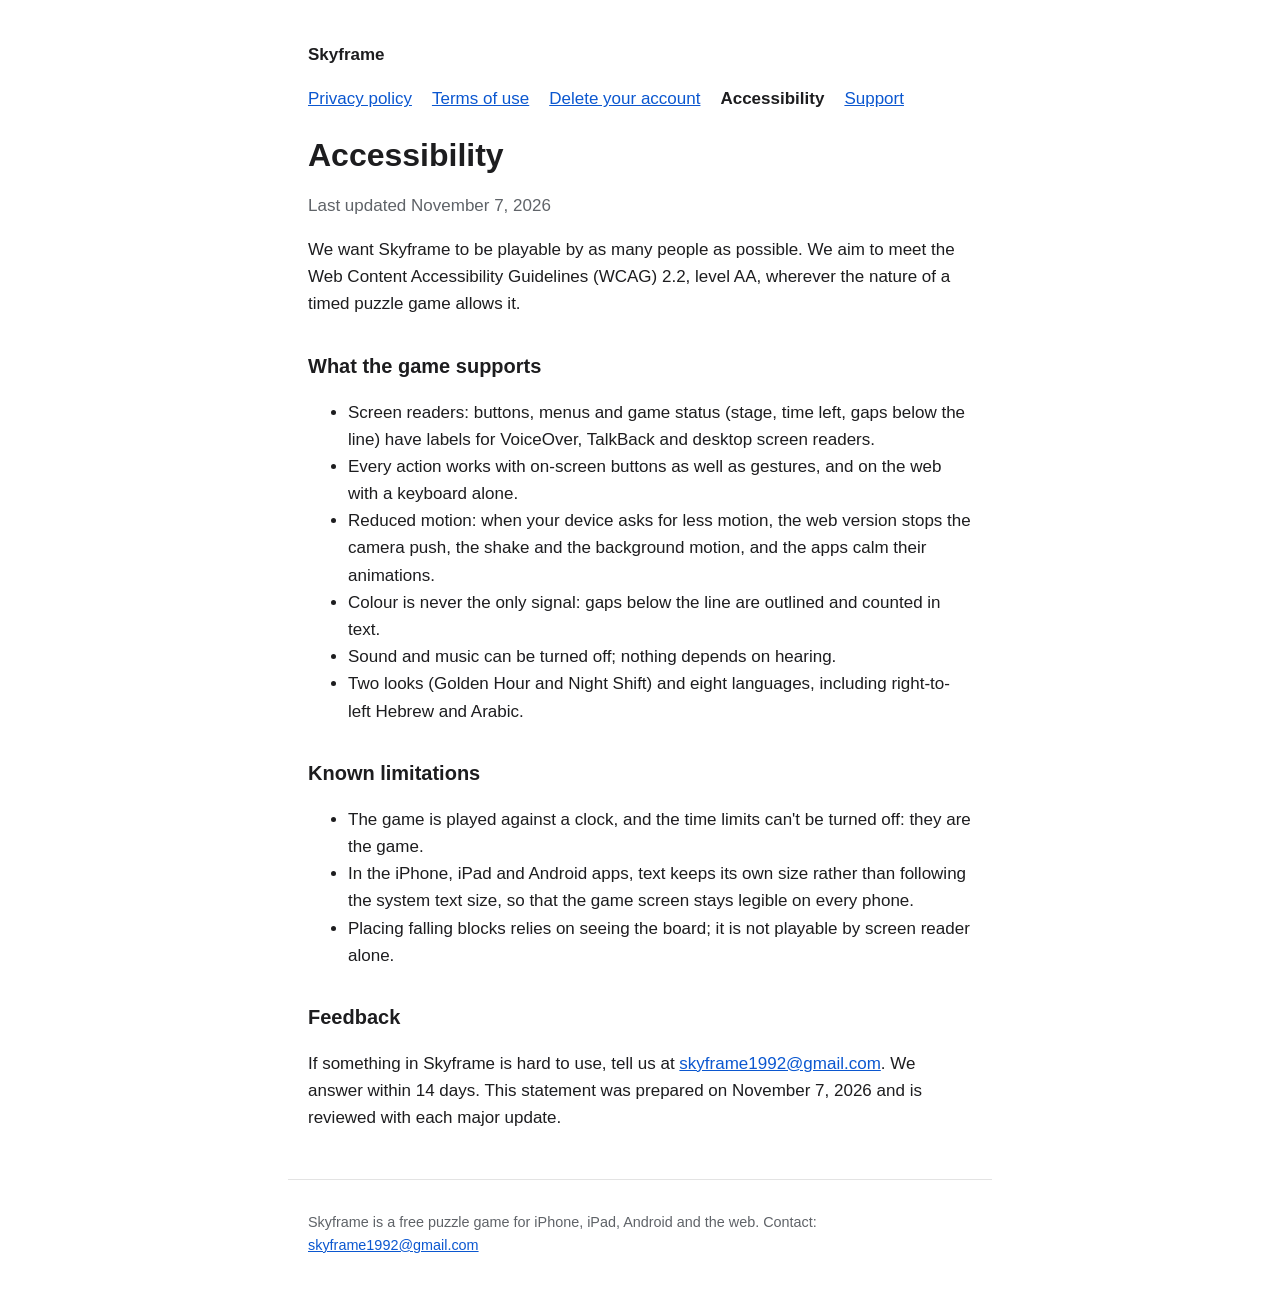
==== accessibility.html @ 06641974 "Privacy policy for the World board and accounts; terms, account deletion, accessibility and support " ====
<!DOCTYPE html>
<html lang="en">
<head>
  <meta charset="utf-8">
  <meta name="viewport" content="width=device-width, initial-scale=1">
  <title>Skyframe — Accessibility</title>
  <link rel="stylesheet" href="style.css">
</head>
<body>
  <a class="skip" href="#main">Skip to content</a>
  <header>
    <p><strong>Skyframe</strong></p>
    <nav aria-label="Skyframe pages">
      <ul>
        <li><a href="index.html">Privacy policy</a></li>
        <li><a href="terms.html">Terms of use</a></li>
        <li><a href="delete-account.html">Delete your account</a></li>
        <li><a href="accessibility.html" aria-current="page">Accessibility</a></li>
        <li><a href="support.html">Support</a></li>
      </ul>
    </nav>
  </header>
  <main id="main">
    <h1>Accessibility</h1>
    <p class="muted">Last updated November 7, 2026</p>

    <p>We want Skyframe to be playable by as many people as possible. We aim to meet the Web
      Content Accessibility Guidelines (WCAG) 2.2, level AA, wherever the nature of a timed puzzle
      game allows it.</p>

    <h2>What the game supports</h2>
    <ul>
      <li>Screen readers: buttons, menus and game status (stage, time left, gaps below the line)
        have labels for VoiceOver, TalkBack and desktop screen readers.</li>
      <li>Every action works with on-screen buttons as well as gestures, and on the web with a
        keyboard alone.</li>
      <li>Reduced motion: when your device asks for less motion, the web version stops the camera
        push, the shake and the background motion, and the apps calm their animations.</li>
      <li>Colour is never the only signal: gaps below the line are outlined and counted in text.</li>
      <li>Sound and music can be turned off; nothing depends on hearing.</li>
      <li>Two looks (Golden Hour and Night Shift) and eight languages, including right-to-left
        Hebrew and Arabic.</li>
    </ul>

    <h2>Known limitations</h2>
    <ul>
      <li>The game is played against a clock, and the time limits can't be turned off: they are
        the game.</li>
      <li>In the iPhone, iPad and Android apps, text keeps its own size rather than following the
        system text size, so that the game screen stays legible on every phone.</li>
      <li>Placing falling blocks relies on seeing the board; it is not playable by screen reader
        alone.</li>
    </ul>

    <h2>Feedback</h2>
    <p>If something in Skyframe is hard to use, tell us at
      <a href="mailto:skyframe1992@gmail.com?subject=Skyframe%20accessibility">skyframe1992@gmail.com</a>. We answer within 14
      days. This statement was prepared on November 7, 2026 and is reviewed with each major update.</p>

  </main>
  <footer>
    <p>Skyframe is a free puzzle game for iPhone, iPad, Android and the web.
      Contact: <a href="mailto:skyframe1992@gmail.com">skyframe1992@gmail.com</a></p>
  </footer>
</body>
</html>
---- style.css ----
:root {
  color-scheme: light dark;
  --text: #1d1d1f;
  --muted: #5f6368;
  --link: #0b57d0;
  --bg: #ffffff;
  --rule: #e3e3e3;
}
@media (prefers-color-scheme: dark) {
  :root {
    --text: #eef1f6;
    --muted: #a9b3c2;
    --link: #8ab4f8;
    --bg: #0d1626;
    --rule: #26324a;
  }
}
* {
  box-sizing: border-box;
}
body {
  margin: 0;
  background: var(--bg);
  color: var(--text);
  font-family: -apple-system, BlinkMacSystemFont, 'Segoe UI', Roboto, Arial, sans-serif;
  font-size: 1.0625rem;
  line-height: 1.6;
}
a {
  color: var(--link);
}
a:focus-visible {
  outline: 3px solid var(--link);
  outline-offset: 2px;
}
.skip {
  position: absolute;
  left: -999px;
}
.skip:focus {
  left: 1rem;
  top: 1rem;
  background: var(--bg);
  padding: 0.5rem;
}
header,
main,
footer {
  max-width: 44rem;
  margin: 0 auto;
  padding: 0 1.25rem;
}
header {
  padding-top: 1.5rem;
}
nav ul {
  display: flex;
  flex-wrap: wrap;
  gap: 0.25rem 1.25rem;
  list-style: none;
  margin: 0;
  padding: 0;
}
nav a[aria-current='page'] {
  font-weight: 700;
  text-decoration: none;
  color: var(--text);
}
h1 {
  font-size: 2rem;
  line-height: 1.2;
  margin: 1.5rem 0 0.25rem;
}
h2 {
  font-size: 1.25rem;
  margin-top: 2rem;
}
.muted {
  color: var(--muted);
}
table {
  border-collapse: collapse;
  width: 100%;
  font-size: 0.95rem;
}
th,
td {
  text-align: start;
  vertical-align: top;
  border-bottom: 1px solid var(--rule);
  padding: 0.5rem 0.5rem 0.5rem 0;
}
footer {
  margin-top: 3rem;
  padding-bottom: 2rem;
  border-top: 1px solid var(--rule);
  padding-top: 1rem;
  color: var(--muted);
  font-size: 0.9rem;
}
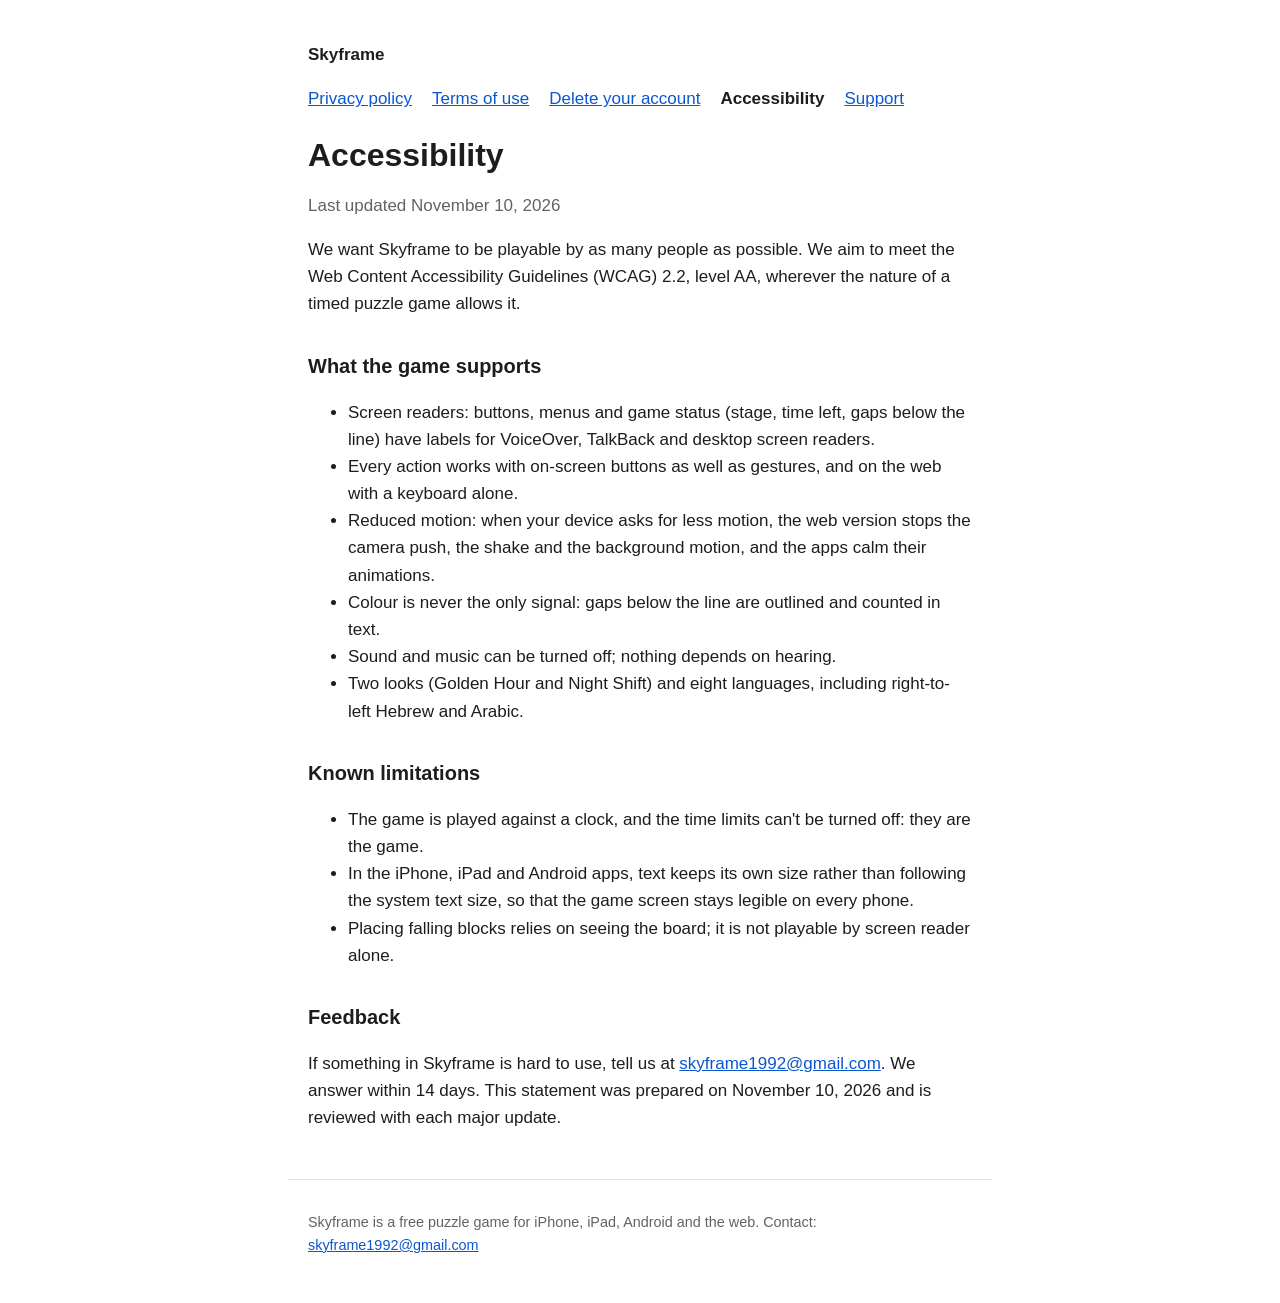
==== commit fbcb9ec5: "Privacy policy: usage analytics (PostHog EU, with consent) and players of every age The policy said " ====
--- a/accessibility.html
+++ b/accessibility.html
@@ -22,7 +22,7 @@
   </header>
   <main id="main">
     <h1>Accessibility</h1>
-    <p class="muted">Last updated November 7, 2026</p>
+    <p class="muted">Last updated November 10, 2026</p>
 
     <p>We want Skyframe to be playable by as many people as possible. We aim to meet the Web
       Content Accessibility Guidelines (WCAG) 2.2, level AA, wherever the nature of a timed puzzle
@@ -55,7 +55,7 @@
     <h2>Feedback</h2>
     <p>If something in Skyframe is hard to use, tell us at
       <a href="mailto:skyframe1992@gmail.com?subject=Skyframe%20accessibility">skyframe1992@gmail.com</a>. We answer within 14
-      days. This statement was prepared on November 7, 2026 and is reviewed with each major update.</p>
+      days. This statement was prepared on November 10, 2026 and is reviewed with each major update.</p>
 
   </main>
   <footer>
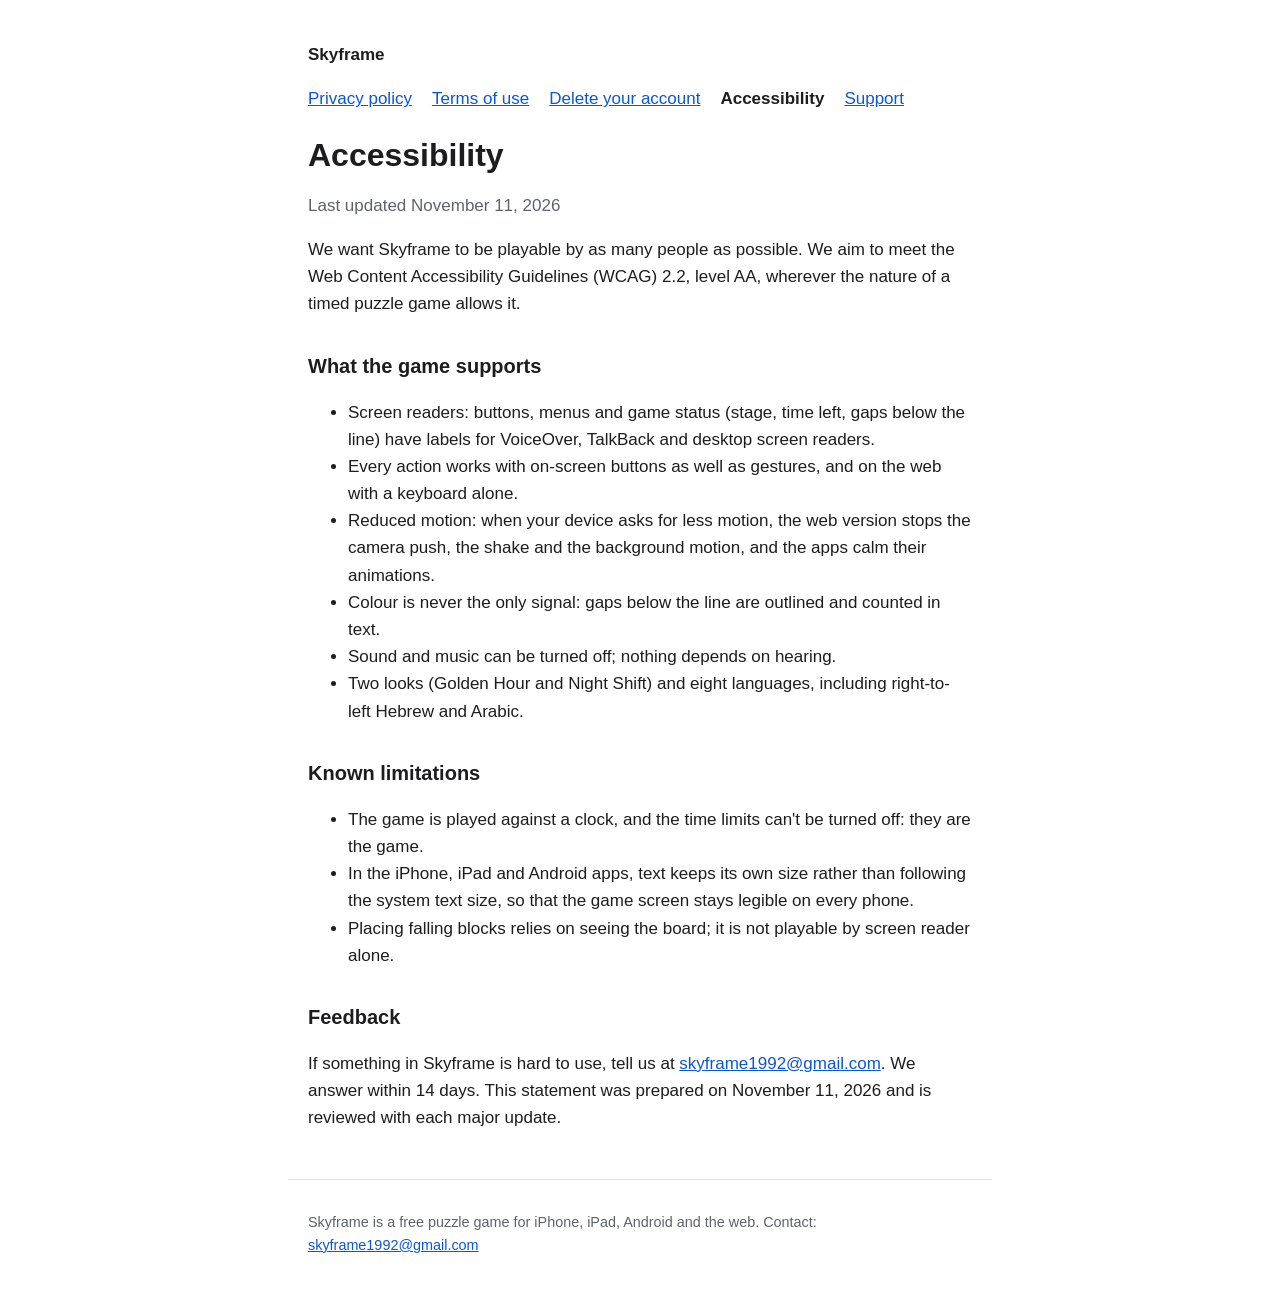
==== commit c1b567fc: "Privacy policy: approximate location for analytics, the Google account name, analytics and reports o" ====
--- a/accessibility.html
+++ b/accessibility.html
@@ -22,7 +22,7 @@
   </header>
   <main id="main">
     <h1>Accessibility</h1>
-    <p class="muted">Last updated November 10, 2026</p>
+    <p class="muted">Last updated November 11, 2026</p>
 
     <p>We want Skyframe to be playable by as many people as possible. We aim to meet the Web
       Content Accessibility Guidelines (WCAG) 2.2, level AA, wherever the nature of a timed puzzle
@@ -55,7 +55,7 @@
     <h2>Feedback</h2>
     <p>If something in Skyframe is hard to use, tell us at
       <a href="mailto:skyframe1992@gmail.com?subject=Skyframe%20accessibility">skyframe1992@gmail.com</a>. We answer within 14
-      days. This statement was prepared on November 10, 2026 and is reviewed with each major update.</p>
+      days. This statement was prepared on November 11, 2026 and is reviewed with each major update.</p>
 
   </main>
   <footer>
